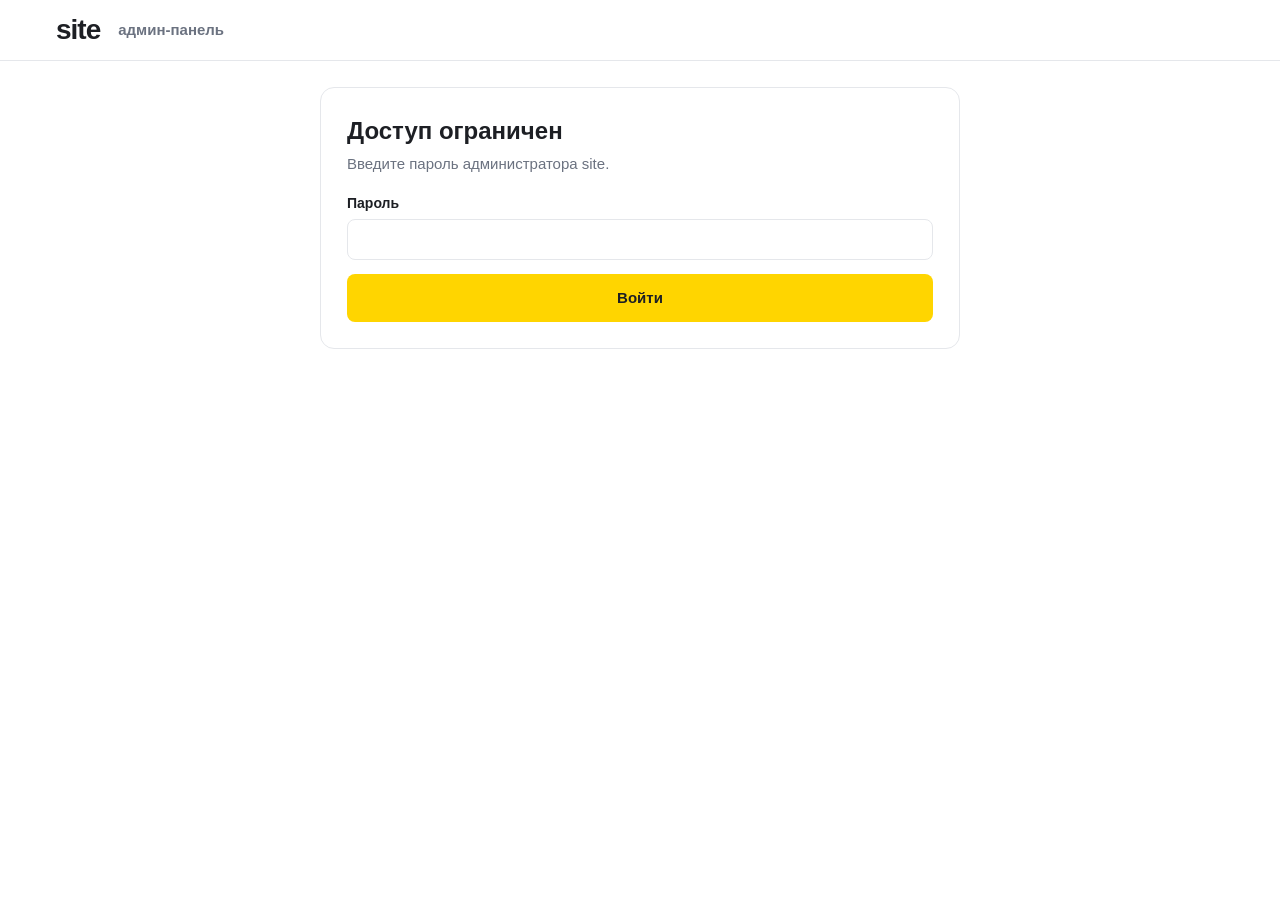
==== admin.html @ 5857ae30 "Initial site (Avito-style board + admin panel)" ====
<!DOCTYPE html>
<html lang="ru">
<head>
<meta charset="UTF-8">
<meta name="viewport" content="width=device-width, initial-scale=1.0">
<title>site — админ-панель</title>
<link rel="icon" type="image/svg+xml" href="favicon.svg">
<link rel="stylesheet" href="css/style.css">
<style>
  .admin-wrap { max-width: 1000px; margin: 26px auto; }
  .admin-head { display: flex; justify-content: space-between; align-items: center; gap: 12px; flex-wrap: wrap; margin-bottom: 18px; }
  .admin-head h1 { margin: 0; font-size: 24px; }
  .stats { display: grid; grid-template-columns: repeat(auto-fit, minmax(160px, 1fr)); gap: 12px; margin-bottom: 20px; }
  .stat { border: 1px solid var(--border); border-radius: 12px; padding: 14px 16px; background: #fff; }
  .stat b { display: block; font-size: 24px; }
  .stat span { color: var(--muted); font-size: 13px; }
  table.ads { width: 100%; border-collapse: collapse; background: #fff; border: 1px solid var(--border); border-radius: 12px; overflow: hidden; }
  table.ads th, table.ads td { padding: 10px 12px; border-bottom: 1px solid var(--border); text-align: left; font-size: 14px; vertical-align: middle; }
  table.ads th { background: var(--bg); font-size: 12.5px; text-transform: uppercase; letter-spacing: .4px; color: var(--muted); }
  table.ads tr:last-child td { border-bottom: 0; }
  .thumb { width: 54px; height: 40px; object-fit: cover; border-radius: 6px; background: #e5e7eb; }
  .src { font-size: 11px; padding: 2px 8px; border-radius: 999px; white-space: nowrap; }
  .src-local { background: #e8f0ff; color: #1e5fe0; }
  .src-seed { background: #f3f4f6; color: var(--muted); }
  .act button { border: 1px solid var(--border); background: #fff; border-radius: 7px; padding: 5px 10px; cursor: pointer; font-size: 13px; }
  .act button:hover { border-color: var(--orange); color: var(--orange); }
  .hidden-block { margin-top: 20px; border: 1px dashed #f0b4b4; background: #fff7f7; border-radius: 12px; padding: 14px 16px; }
  .hidden-block h3 { margin: 0 0 8px; color: #c0392b; }
  .hidden-block .h-item { margin: 6px 0; font-size: 14px; }
  .hidden-block button { margin-left: 8px; border: 1px solid var(--border); background: #fff; border-radius: 6px; padding: 3px 10px; cursor: pointer; }
  .data-block { display: flex; gap: 10px; flex-wrap: wrap; margin-top: 20px; }
  .note { margin-top: 18px; color: var(--muted); font-size: 13px; background: var(--bg); border-radius: 10px; padding: 12px 14px; }
</style>
</head>
<body>
<header class="topbar">
  <div class="container topbar-inner">
    <a class="logo" href="index.html">site</a>
    <span class="city">админ-панель</span>
    <div class="top-actions" id="adminActions" style="display:none">
      <a class="btn btn-ghost" href="index.html">← На сайт</a>
      <button class="btn btn-primary" id="logoutBtn" type="button">Выйти</button>
    </div>
  </div>
</header>

<div class="container admin-wrap">
  <div id="loginBox" class="form-card">
    <h1>Доступ ограничен</h1>
    <p class="sub">Введите пароль администратора site.</p>
    <form id="loginForm">
      <div class="field"><label>Пароль</label><input type="password" id="passInput" autocomplete="current-password" required></div>
      <button class="btn btn-primary" type="submit" style="width:100%;height:48px">Войти</button>
      <p id="loginErr" style="color:#c0392b;display:none">Неверный пароль</p>
    </form>
  </div>

  <div id="panelBox" style="display:none">
    <div class="admin-head">
      <h1>Управление сайтом</h1>
      <span class="city">site.netlify.app (демо-данные)</span>
    </div>
    <div class="stats" id="stats"></div>
    <table class="ads">
      <thead><tr><th></th><th>Объявление</th><th>Категория</th><th>Цена</th><th>Город</th><th>Источник</th><th></th></tr></thead>
      <tbody id="adsBody"></tbody>
    </table>
    <div class="hidden-block" id="hiddenBlock" style="display:none">
      <h3>Скрытые объявления</h3>
      <div id="hiddenList"></div>
    </div>
    <div class="data-block">
      <button class="btn btn-ghost" id="exportBtn" type="button">⬇ Скачать JSON (все данные)</button>
      <label class="btn btn-ghost" style="cursor:pointer">⬆ Импорт JSON<input type="file" id="importFile" accept="application/json" style="display:none"></label>
      <button class="btn btn-ghost" id="resetBtn" type="button" style="color:#c0392b;border-color:#f0b4b4">Сбросить локальные данные</button>
    </div>
    <div class="note">
      Демо-режим: пароль проверяется в браузере, объявления, добавленные с формы «Подать объявление»,
      хранятся в localStorage каждого посетителя (на сервер не пишутся — статический хостинг).
      Сменить пароль: открыть js/admin.js и заменить SHA-256 константу PASS_HASH.
    </div>
  </div>
</div>

<script src="js/data.js"></script>
<script src="js/admin.js"></script>
</body>
</html>
---- css/style.css ----
:root {
  --yellow: #ffd500;
  --yellow-dark: #f0c400;
  --orange: #ff7a00;
  --blue: #2970ff;
  --text: #1d1f24;
  --muted: #6b7280;
  --border: #e5e7eb;
  --bg: #f7f7f9;
  --card: #ffffff;
  --radius: 10px;
}
* { box-sizing: border-box; }
html { scroll-behavior: smooth; }
body {
  margin: 0;
  font-family: -apple-system, BlinkMacSystemFont, "Segoe UI", Roboto, "PT Sans", Arial, sans-serif;
  color: var(--text);
  background: #fff;
  font-size: 15px;
  line-height: 1.45;
}
a { color: var(--blue); text-decoration: none; }
img { display: block; max-width: 100%; }
.container { max-width: 1200px; margin: 0 auto; padding: 0 16px; }

/* ===== topbar ===== */
.topbar { background: #fff; border-bottom: 1px solid var(--border); position: sticky; top: 0; z-index: 50; }
.topbar-inner { display: flex; align-items: center; gap: 18px; height: 60px; }
.logo { font-size: 28px; font-weight: 800; color: var(--text); letter-spacing: -1px; }
.city { color: var(--muted); font-weight: 600; white-space: nowrap; }
.caret { font-size: 10px; }
.search { flex: 1; display: flex; min-width: 120px; }
.search input {
  flex: 1; border: 1px solid var(--border); border-right: 0;
  border-radius: 8px 0 0 8px; padding: 0 14px; height: 42px; font-size: 15px; outline: none; background: #fff;
}
.search input:focus { border-color: var(--blue); }
.search button {
  height: 42px; padding: 0 22px; border: 0; border-radius: 0 8px 8px 0;
  background: var(--yellow); color: var(--text); font-weight: 700; font-size: 15px; cursor: pointer;
}
.search button:hover { background: var(--yellow-dark); }
.top-actions { display: flex; gap: 10px; align-items: center; }
.btn {
  display: inline-block; border: 0; cursor: pointer; font-size: 15px; font-weight: 600;
  border-radius: 8px; padding: 10px 18px; text-align: center; font-family: inherit;
}
.btn-ghost { color: var(--text); background: transparent; }
.btn-ghost:hover { background: #f3f4f6; }
.btn-primary { background: var(--yellow); color: var(--text); font-weight: 700; }
.btn-primary:hover { background: var(--yellow-dark); }
.btn-primary:disabled { opacity: .6; cursor: default; }
.btn-blue { background: var(--blue); color: #fff; }
.btn-blue:hover { background: #1e5fe0; }

/* ===== category nav ===== */
.cats { border-top: 1px solid var(--border); }
.cats .container { display: flex; gap: 4px; overflow-x: auto; padding: 0 16px; }
.cats a {
  display: block; padding: 12px; color: var(--text); font-size: 14px;
  white-space: nowrap; border-bottom: 2px solid transparent;
}
.cats a:hover { color: var(--orange); }
.cats a.active { border-bottom-color: var(--orange); font-weight: 700; color: var(--text); }

/* ===== hero ===== */
.hero {
  background: linear-gradient(135deg, #fff8d6 0%, #ffffff 60%);
  border: 1px solid #f2e6b0; border-radius: 14px; margin: 20px auto; padding: 26px 24px;
}
.hero h1 { margin: 0 0 6px; font-size: 26px; }
.hero p { margin: 0 0 16px; color: var(--muted); }
.hero .chips { display: flex; flex-wrap: wrap; gap: 8px; }
.chip { background: #fff; border: 1px solid var(--border); border-radius: 999px; padding: 6px 14px; font-size: 14px; color: var(--text); }
.chip:hover { border-color: var(--orange); color: var(--orange); }

/* ===== categories grid ===== */
.section-title { font-size: 22px; margin: 28px 0 14px; }
.cat-grid { display: grid; grid-template-columns: repeat(auto-fill, minmax(150px, 1fr)); gap: 12px; margin-bottom: 10px; }
.cat-card {
  background: var(--card); border: 1px solid var(--border); border-radius: var(--radius);
  padding: 18px 14px; text-align: center; transition: .15s; color: var(--text);
}
.cat-card:hover { border-color: var(--orange); transform: translateY(-2px); box-shadow: 0 6px 18px rgba(0,0,0,.07); }
.cat-emoji { font-size: 34px; line-height: 1; }
.cat-card div { font-weight: 600; margin-top: 10px; font-size: 14px; }
.cat-card small { color: var(--muted); }

/* ===== feed ===== */
.feed-bar { display: flex; flex-wrap: wrap; gap: 10px; align-items: center; justify-content: space-between; margin: 18px 0 12px; }
.feed-bar .count { color: var(--muted); }
.filters { display: flex; gap: 8px; flex-wrap: wrap; }
.filters input, .filters select { border: 1px solid var(--border); border-radius: 8px; padding: 8px 10px; font-size: 14px; background: #fff; }
.filters input { width: 110px; }
.grid { display: grid; grid-template-columns: repeat(4, 1fr); gap: 14px; }
@media (max-width: 980px) { .grid { grid-template-columns: repeat(3, 1fr); } }
@media (max-width: 720px) {
  .grid { grid-template-columns: repeat(2, 1fr); }
  .top-actions a.btn-ghost { display: none; }
  .city { display: none; }
}
@media (max-width: 460px) { .grid { grid-template-columns: 1fr; } }

.card {
  background: var(--card); border: 1px solid var(--border); border-radius: var(--radius);
  overflow: hidden; color: var(--text); transition: .15s; display: flex; flex-direction: column;
}
.card:hover { box-shadow: 0 8px 22px rgba(0,0,0,.08); transform: translateY(-2px); }
.card .photo { position: relative; aspect-ratio: 4 / 3; background: #f3f4f6; overflow: hidden; }
.card .photo img { width: 100%; height: 100%; object-fit: cover; }
.badge {
  position: absolute; top: 8px; left: 8px; background: rgba(0,0,0,.65); color: #fff;
  font-size: 11px; border-radius: 6px; padding: 2px 8px;
}
.card-body { padding: 10px 12px 12px; display: flex; flex-direction: column; gap: 4px; flex: 1; }
.card-title {
  font-size: 14.5px; font-weight: 600; color: var(--text);
  display: -webkit-box; -webkit-line-clamp: 2; -webkit-box-orient: vertical; overflow: hidden; min-height: 2.9em;
}
.price { font-size: 17px; font-weight: 800; }
.meta { margin-top: auto; display: flex; justify-content: space-between; gap: 8px; color: var(--muted); font-size: 12.5px; padding-top: 6px; }

.empty { text-align: center; padding: 60px 20px; color: var(--muted); }
.empty .big { font-size: 44px; }

/* ===== ad page ===== */
.ad-page { display: grid; grid-template-columns: 1.5fr 1fr; gap: 20px; margin-top: 20px; align-items: start; }
@media (max-width: 860px) { .ad-page { grid-template-columns: 1fr; } }
.ad-photo { border-radius: 14px; overflow: hidden; border: 1px solid var(--border); aspect-ratio: 4 / 3; background: #f3f4f6; }
.ad-photo img { width: 100%; height: 100%; object-fit: cover; }
.ad-side h1 { font-size: 22px; margin: 0 0 10px; line-height: 1.3; }
.ad-price { font-size: 30px; font-weight: 800; margin: 8px 0 14px; }
.phone-btn { width: 100%; height: 50px; font-size: 16px; }
.phone-reveal { display: none; text-align: center; font-size: 20px; font-weight: 700; margin-top: 10px; color: var(--text); letter-spacing: .5px; }
.ad-meta { color: var(--muted); font-size: 13px; margin-top: 14px; display: flex; flex-wrap: wrap; gap: 6px 16px; }
.seller { border: 1px solid var(--border); border-radius: 12px; padding: 16px; margin-top: 16px; }
.seller .name { font-weight: 700; font-size: 16px; }
.seller .sub { color: var(--muted); font-size: 13px; margin-top: 4px; }
.stars { color: var(--orange); font-weight: 700; }
.ad-desc { margin-top: 18px; border: 1px solid var(--border); border-radius: 12px; padding: 18px; }
.ad-desc h3 { margin: 0 0 8px; }
.ad-desc p { white-space: pre-line; }

/* ===== form ===== */
.form-card { max-width: 640px; margin: 24px auto; background: #fff; border: 1px solid var(--border); border-radius: 14px; padding: 26px; }
.form-card h1 { margin: 0 0 4px; font-size: 24px; }
.form-card .sub { color: var(--muted); margin: 0 0 18px; }
.field { margin-bottom: 14px; }
.field label { display: block; font-weight: 600; font-size: 14px; margin-bottom: 6px; }
.field input, .field select, .field textarea {
  width: 100%; border: 1px solid var(--border); border-radius: 8px; padding: 11px 12px;
  font-size: 15px; font-family: inherit; outline: none; background: #fff;
}
.field input:focus, .field select:focus, .field textarea:focus { border-color: var(--blue); }
.field textarea { min-height: 110px; resize: vertical; }
.row2 { display: grid; grid-template-columns: 1fr 1fr; gap: 12px; }
@media (max-width: 520px) { .row2 { grid-template-columns: 1fr; } }

/* ===== toast ===== */
.toast {
  position: fixed; bottom: 24px; left: 50%; transform: translateX(-50%);
  background: #1d1f24; color: #fff; padding: 12px 22px; border-radius: 10px; z-index: 99;
  box-shadow: 0 8px 24px rgba(0,0,0,.25); animation: pop .2s;
}
@keyframes pop { from { opacity: 0; transform: translate(-50%, 8px); } to { opacity: 1; transform: translate(-50%, 0); } }

/* ===== footer ===== */
.footer { margin-top: 40px; background: var(--bg); border-top: 1px solid var(--border); padding: 28px 0 20px; }
.footer-cols { display: grid; grid-template-columns: repeat(4, 1fr); gap: 18px; }
@media (max-width: 720px) { .footer-cols { grid-template-columns: repeat(2, 1fr); } }
.footer-title { font-weight: 700; margin-bottom: 8px; }
.footer-cols a { display: block; color: var(--muted); font-size: 14px; padding: 3px 0; }
.footer-cols a:hover { color: var(--orange); }
.footer-bottom { display: flex; justify-content: space-between; gap: 10px; flex-wrap: wrap; margin-top: 22px; color: var(--muted); font-size: 13px; }
.admin-link { color: var(--muted); text-decoration: underline; }
.admin-link:hover { color: var(--orange); }
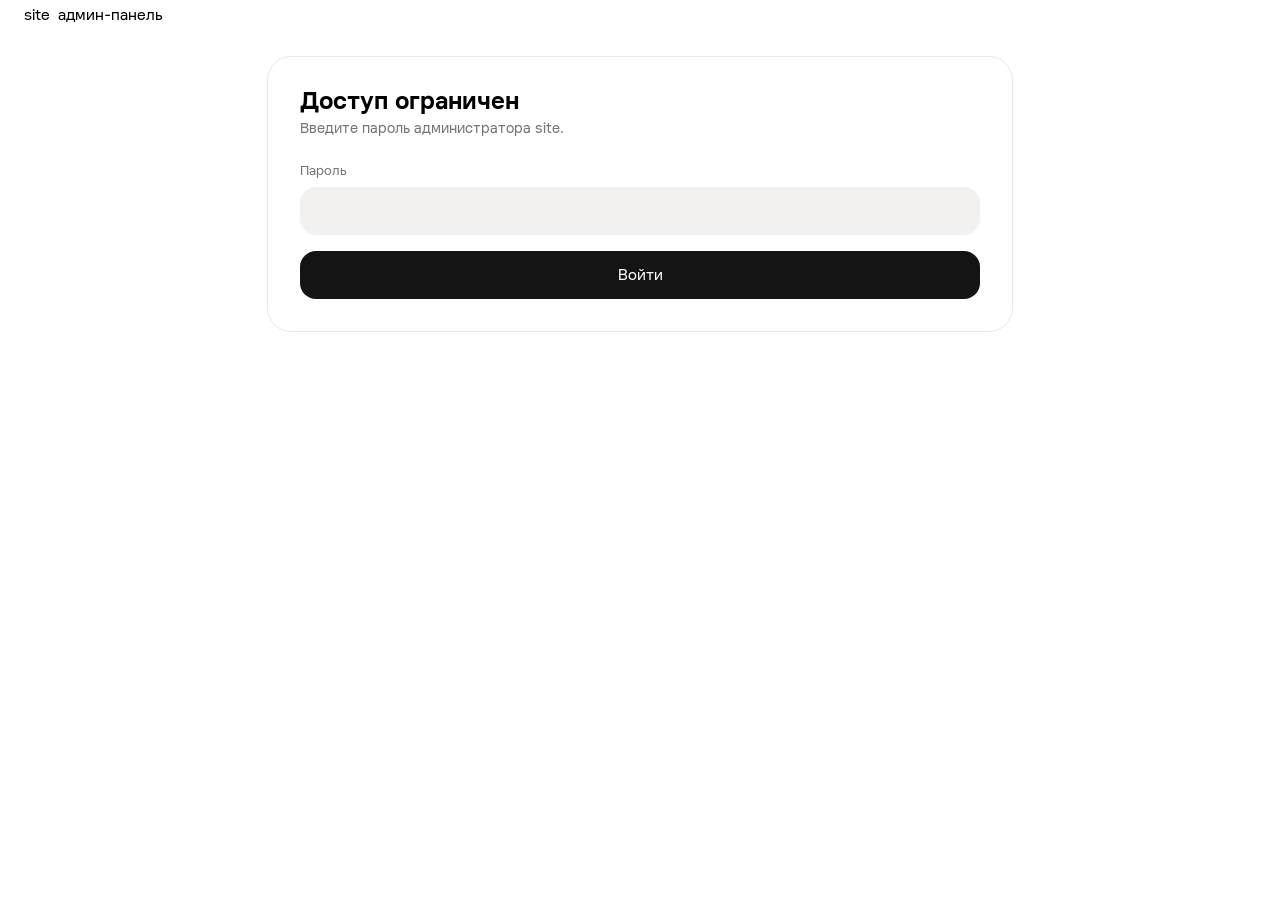
==== commit 5086a954: "Убрано «site.netlify.app (демо-данные)» из шапки админки" ====
--- a/admin.html
+++ b/admin.html
@@ -58,7 +58,6 @@
   <div id="panelBox" style="display:none">
     <div class="admin-head">
       <h1>Управление сайтом</h1>
-      <span class="city">site.netlify.app (демо-данные)</span>
     </div>
     <div class="stats" id="stats"></div>
     <table class="ads">
